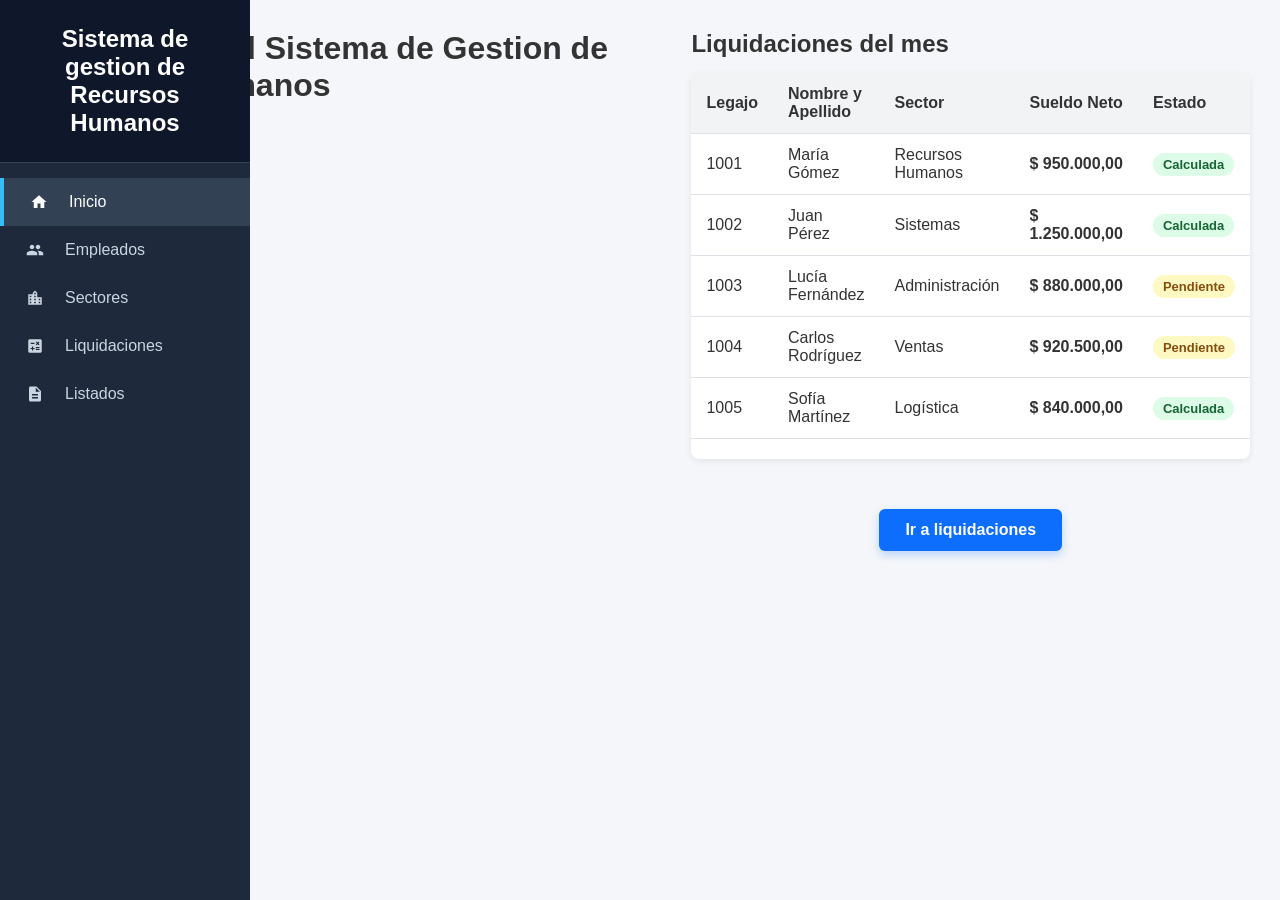
==== index.html @ 838e0c95 "Add files via upload commit inicial para el proyecto" ====
﻿<!DOCTYPE html>
<html lang="es" xmlns="http://www.w3.org/1999/xhtml">
<head>
    <meta charset="utf-8" />
    <title>Sistema de Gestion de Recursos Humanos</title>
    <!-- 1. Enlace a hoja de estilos -->
    <link rel="stylesheet" href="estilos.css" />
</head>
<body>
    <!-- Barra Lateral -->
    <aside class="sidebar">
        <div class="sidebar-header">
            <h2><i class="fa-solid fa-layer-group"></i> Sistema de gestion de Recursos Humanos</h2>
        </div>

        <nav class="sidebar-nav">
            <ul>
                <li>
                    <a href="index.html" class="active">
                        <svg width="18" height="18" viewBox="0 0 24 24" fill="currentColor" style="margin-right: 8px; vertical-align: middle;"><path d="M10 20v-6h4v6h5v-8h3L12 3 2 12h3v8z" /></svg>
                        <span>Inicio</span>
                    </a>
                </li>
                <li>
                    <a href="empleado.html">
                        <svg width="18" height="18" viewBox="0 0 24 24" fill="currentColor" style="margin-right: 8px; vertical-align: middle;"><path d="M16 11c1.66 0 2.99-1.34 2.99-3S17.66 5 16 5c-1.66 0-3 1.34-3 3s1.34 3 3 3zm-8 0c1.66 0 2.99-1.34 2.99-3S9.66 5 8 5C6.34 5 5 6.34 5 8s1.34 3 3 3zm0 2c-2.33 0-7 1.17-7 3.5V19h14v-2.5c0-2.33-4.67-3.5-7-3.5zm8 0c-.29 0-.62.02-.97.05 1.16.84 1.97 1.97 1.97 3.45V19h6v-2.5c0-2.33-4.67-3.5-7-3.5z" /></svg>
                        <span>Empleados</span>
                    </a>
                </li>
                <li>
                    <a href="sector.html">
                        <svg width="18" height="18" viewBox="0 0 24 24" fill="currentColor" style="margin-right: 8px; vertical-align: middle;"><path d="M15 11V5l-3-3-3 3v2H3v14h18V11h-6zm-8 8H5v-2h2v2zm0-4H5v-2h2v2zm0-4H5V9h2v2zm6 8h-2v-2h2v2zm0-4h-2v-2h2v2zm0-4h-2V9h2v2zm0-4h-2V5h2v2zm6 12h-2v-2h2v2zm0-4h-2v-2h2v2z" /></svg>
                        <span>Sectores</span>
                    </a>
                </li>
                <li>
                    <a href="empleado_liquidacion.html">
                        <svg width="18" height="18" viewBox="0 0 24 24" fill="currentColor" style="margin-right: 8px; vertical-align: middle;"><path d="M19 3H5c-1.1 0-2 .9-2 2v14c0 1.1.9 2 2 2h14c1.1 0 2-.9 2-2V5c0-1.1-.9-2-2-2zm-5.97 4.06L14.09 6l1.41 1.41L16.91 6l1.06 1.06-1.41 1.41 1.41 1.41-1.06 1.06-1.41-1.4-1.41 1.41-1.06-1.06 1.41-1.41-1.41-1.42zm-6.78.66h5v1.5h-5v-1.5zM11.5 16h-2v2H8v-2H6v-1.5h2v-2h1.5v2h2V16zm6.5 1.25h-5v-1.5h5v1.5zm0-2.5h-5v-1.5h5v1.5z" /></svg>
                        <span>Liquidaciones</span>
                    </a>
                </li>
                <li>
                    <a href="empleado_listado.html">
                        <svg width="18" height="18" viewBox="0 0 24 24" fill="currentColor" style="margin-right: 8px; vertical-align: middle;"><path d="M14 2H6c-1.1 0-1.99.9-1.99 2L4 20c0 1.1.89 2 1.99 2H18c1.1 0 2-.9 2-2V8l-6-6zm2 16H8v-2h8v2zm0-4H8v-2h8v2zm-3-5V3.5L18.5 9H13z" /></svg>
                        <span>Listados</span>
                    </a>
                </li>
            </ul>
        </nav>
    </aside>
    <h1>Bienvenidos al Sistema de Gestion de Recursos Humanos</h1>
    <!--Contenido Principal-->
    <main class="main content">
        <section>
            <h2>Liquidaciones del mes</h2>
            <div class="table-container">
                <table>
                    <thead>
                        <tr>
                            <th>Legajo</th>
                            <th>Nombre y Apellido</th>
                            <th>Sector</th>
                            <th>Sueldo Neto</th>
                            <th>Estado</th>
                        </tr>
                    </thead>
                    <tbody>
                        <tr>
                            <td>1001</td>
                            <td>María Gómez</td>
                            <td>Recursos Humanos</td>
                            <td class="sueldo">$ 950.000,00</td>
                            <td><span class="estado estado-calculada">Calculada</span></td>
                        </tr>
                        <tr>
                            <td>1002</td>
                            <td>Juan Pérez</td>
                            <td>Sistemas</td>
                            <td class="sueldo">$ 1.250.000,00</td>
                            <td><span class="estado estado-calculada">Calculada</span></td>
                        </tr>
                        <tr>
                            <td>1003</td>
                            <td>Lucía Fernández</td>
                            <td>Administración</td>
                            <td class="sueldo">$ 880.000,00</td>
                            <td><span class="estado estado-pendiente">Pendiente</span></td>
                        </tr>
                        <tr>
                            <td>1004</td>
                            <td>Carlos Rodríguez</td>
                            <td>Ventas</td>
                            <td class="sueldo">$ 920.500,00</td>
                            <td><span class="estado estado-pendiente">Pendiente</span></td>
                        </tr>
                        <tr>
                            <td>1005</td>
                            <td>Sofía Martínez</td>
                            <td>Logística</td>
                            <td class="sueldo">$ 840.000,00</td>
                            <td><span class="estado estado-calculada">Calculada</span></td>
                        </tr>
                    </tbody>
                </table>
            </div>
        </section>

        <!-- Pie de página con el botón visible -->
        <footer style="display: block; width: 100%; text-align: center; padding: 30px 0; margin-top: 20px; clear: both; position: relative; z-index: 9999;">
            <!-- Botón de Liquidación -->
            <a href="empleado_liquidacion.html" style="display: inline-block; background-color: #0d6efd; color: #ffffff; font-family: 'Segoe UI', Tahoma, Geneva, Verdana, sans-serif; font-size: 16px; font-weight: 600; text-decoration: none; padding: 12px 26px; border: none; border-radius: 6px; cursor: pointer; box-shadow: 0 4px 8px rgba(13, 110, 253, 0.25);">
                Ir a liquidaciones
            </a>
        </footer>
    </main>
</body>
</html>
---- estilos.css ----
﻿/* Reinicio básico de márgenes */
* {
    margin: 0;
    padding: 0;
    box-sizing: border-box;
    font-family: 'Segoe UI', Tahoma, Geneva, Verdana, sans-serif;
}

body {
    display: flex;
    min-height: 100vh;
    background-color: #f4f6f9;
    color: #1e293b;
}

/* Estilos del Sidebar */
.sidebar {
    width: 250px;
    background-color: #1e293b;
    color: #ffffff;
    position: fixed;
    top: 0;
    left: 0;
    height: 100%;
    display: flex;
    flex-direction: column;
}

.sidebar-header {
    padding: 25px 20px;
    background-color: #0f172a;
    text-align: center;
    border-bottom: 1px solid #334155;
}

.sidebar-nav ul {
    list-style: none;
    padding-top: 15px;
}


.sidebar-nav ul li a {
    display: flex;
    align-items: center;
    gap: 12px; /* Separa el ícono del texto automáticamente */
    padding: 15px 25px;
    color: #cbd5e1;
    text-decoration: none;
    font-size: 16px;
    transition: all 0.3s ease;
}

        .sidebar-nav ul li a:hover,
        .sidebar-nav ul li a.active {
            background-color: #334155;
            color: #ffffff;
            border-left: 4px solid #38bdf8;
        }

.sidebar-nav i,
.sidebar-nav svg {
    width: 20px;
    text-align: center;
    font-size: 18px;
}

}
/* Estilos del Contenido Principal */
.main-content {
    margin-left: 250px;
    padding: 40px;
    width: 100%;
}

.seccion-liquidaciones {
    margin-top: 25px;
}

/* Estilos de la Tabla */
.table-container {
    margin-top: 15px;
    background-color: #ffffff;
    border-radius: 8px;
    overflow: hidden;
    box-shadow: 0 2px 6px rgba(0, 0, 0, 0.08);
}

table {
    width: 100%;
    border-collapse: collapse;
}

thead tr {
    background-color: #e2e8f0;
    text-align: left;
}

th, td {
    padding: 14px 16px;
}

tbody tr {
    border-bottom: 1px solid #e2e8f0;
}

    tbody tr:last-child {
        border-bottom: none;
    }

    tbody tr:hover {
        background-color: #f8fafc;
    }

.sueldo {
    font-weight: 600;
}

/* Etiquetas de Estado */
.estado {
    display: inline-block;
    padding: 4px 10px;
    border-radius: 12px;
    font-size: 13px;
    font-weight: 600;
}

.estado-calculada {
    background-color: #dcfce7;
    color: #166534;
}

.estado-pendiente {
    background-color: #fef9c3;
    color: #854d0e;
}

/* Estilos del Footer y Botón */
.footer-acciones {
    margin-top: 30px;
    padding: 20px 0;
    text-align: center;
}

.btn-primario {
    display: inline-block;
    background-color: #0d6efd;
    color: #ffffff;
    font-size: 16px;
    font-weight: 600;
    text-decoration: none;
    padding: 12px 26px;
    border-radius: 6px;
    box-shadow: 0 4px 8px rgba(13, 110, 253, 0.25);
    transition: background-color 0.2s ease;
}

    .btn-primario:hover {
        background-color: #0b5ed7;
    }

/* Diseño Responsivo para celulares */
@media (max-width: 768px) {
    body {
        flex-direction: column;
    }

    .sidebar {
        width: 100%;
        height: auto;
        position: relative;
    }

    .sidebar-nav ul {
        display: flex;
        justify-content: space-around;
        padding: 0;
    }

        .sidebar-nav ul li a {
            padding: 15px 10px;
            display: flex
        }

            .sidebar-nav ul li a:hover,
            .sidebar-nav ul li a.active {
                border-left: none;
                border-bottom: 4px solid #38bdf8;
            }

    .main-content {
        margin-left: 0;
        padding: 20px;
    }

    .table-container {
        overflow-x: auto;
    }
}

.fa-solid, .fas {
    font-family: "Font Awesome 6 Free" !important;
    font-weight: 900 !important;
}
/* Estilos generales */
* {
    box-sizing: border-box;
    margin: 0;
    padding: 0;
    font-family: 'Segoe UI', Tahoma, Geneva, Verdana, sans-serif;
}

body {
    background-color: #f4f6f9;
    color: #333;
    padding: 30px;
}

.container {
    max-width: 1100px;
    margin: 0 auto;
    background-color: #ffffff;
    padding: 25px;
    border-radius: 8px;
    box-shadow: 0 2px 10px rgba(0, 0, 0, 0.08);
}

/* Cabecera */
header {
    display: flex;
    justify-content: space-between;
    align-items: center;
    margin-bottom: 25px;
    padding-bottom: 15px;
    border-bottom: 1px solid #e0e0e0;
}

    header h1 {
        font-size: 24px;
        color: #2c3e50;
    }

.btn-nuevo {
    text-decoration: none;
    background-color: #28a745;
    color: white;
    padding: 10px 18px;
    font-size: 15px;
    font-weight: bold;
    border-radius: 5px;
    transition: background 0.2s;
}

    .btn-nuevo:hover {
        background-color: #218838;
    }

/* Formulario de filtros en fila */
.form-grid {
    display: flex;
    flex-wrap: wrap;
    gap: 15px;
    align-items: flex-end;
    background-color: #f8f9fa;
    padding: 15px;
    border-radius: 6px;
    border: 1px solid #e9ecef;
    margin-bottom: 25px;
}

.form-group {
    display: flex;
    flex-direction: column;
    flex: 1;
    min-width: 180px;
}

    .form-group label {
        font-size: 14px;
        font-weight: 600;
        margin-bottom: 5px;
        color: #495057;
    }

    .form-group input,
    .form-group select {
        padding: 9px 12px;
        border: 1px solid #ced4da;
        border-radius: 4px;
        font-size: 14px;
        background-color: #fff;
    }

.btn-buscar {
    background-color: #007bff;
    color: white;
    border: none;
    padding: 10px 20px;
    font-size: 14px;
    font-weight: bold;
    border-radius: 4px;
    cursor: pointer;
    height: 38px;
}

    .btn-buscar:hover {
        background-color: #0069d9;
    }

/* Tabla */
table {
    width: 100%;
    border-collapse: collapse;
    margin-bottom: 20px;
}

th, td {
    padding: 12px 15px;
    text-align: left;
    border-bottom: 1px solid #dee2e6;
}

thead tr {
    background-color: #f1f3f5;
    color: #333;
}

tbody tr:hover {
    background-color: #f8f9fa;
}

/* Botones de acciones */
.btn-editar {
    background-color: #28a745;
    color: white;
    border: none;
    padding: 6px 12px;
    border-radius: 4px;
    cursor: pointer;
    font-size: 13px;
    margin-right: 5px;
}

.btn-eliminar {
    background-color: #dc3545;
    color: white;
    border: none;
    padding: 6px 12px;
    border-radius: 4px;
    cursor: pointer;
    font-size: 13px;
}

/* Paginación */
footer {
    display: flex;
    justify-content: center;
    align-items: center;
    padding-top: 15px;
    gap: 8px;
}

.btn-pag {
    background-color: #ffffff;
    color: #333;
    border: 1px solid #ced4da;
    padding: 6px 12px;
    border-radius: 4px;
    cursor: pointer;
}

    .btn-pag.activo {
        background-color: #007bff;
        color: white;
        border-color: #007bff;
        font-weight: bold;
    }
/* Estilos para íconos en la tabla */
.acciones {
    display: flex;
    gap: 12px;
    align-items: center;
}

    .acciones a {
        color: #475569;
        text-decoration: none;
        transition: color 0.2s ease, transform 0.2s ease;
    }

        .acciones a:hover {
            transform: scale(1.15);
        }

        .acciones a[title="Editar"]:hover {
            color: #0d6efd; /* Azul al pasar el mouse */
        }

        .acciones a[title="Eliminar"]:hover {
            color: #dc2626; /* Rojo al pasar el mouse */
        }
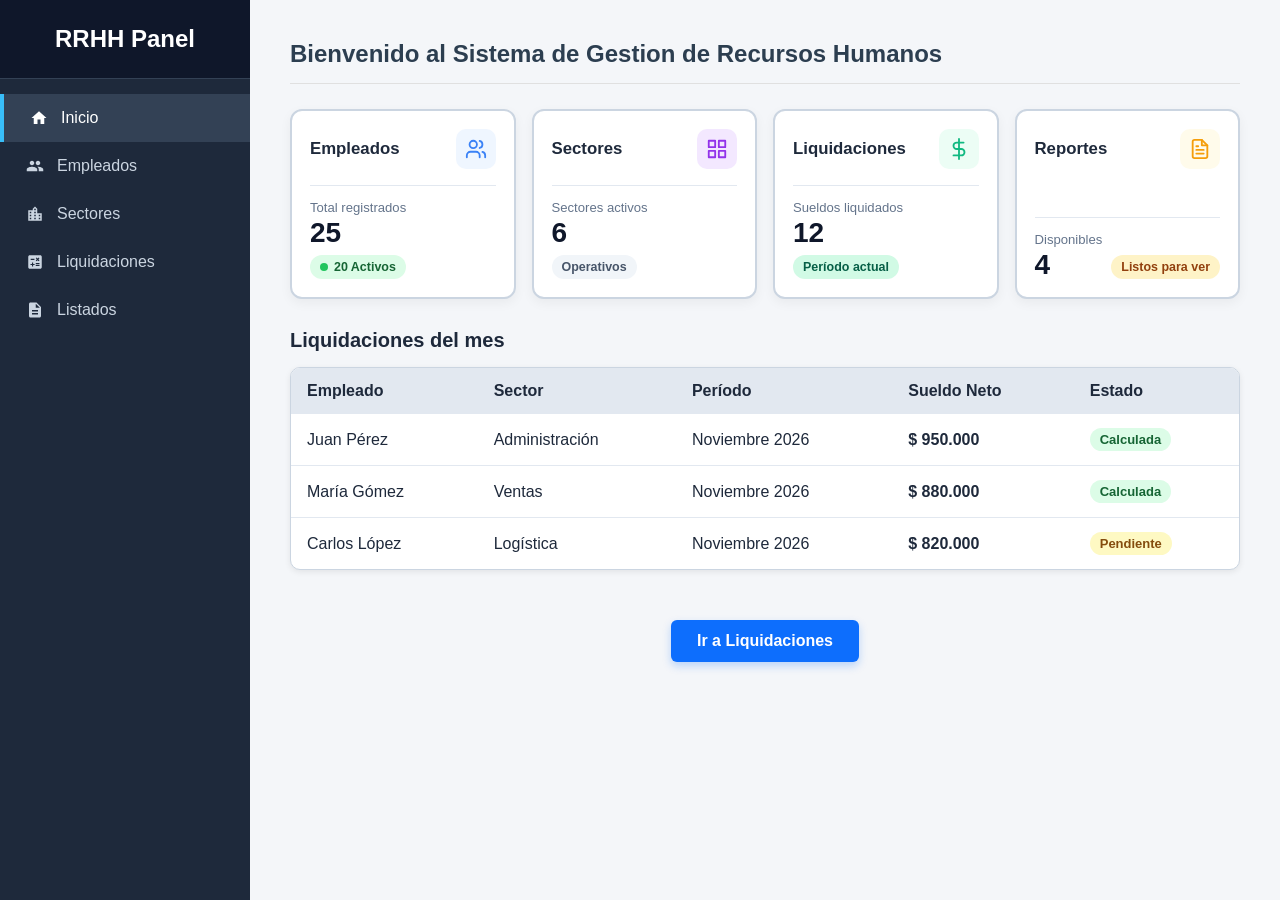
==== commit fee5afe8: "Add files via upload se finaliza la pagina de inicio acorde al ejercicio propuesto." ====
--- a/index.html
+++ b/index.html
@@ -1,117 +1,212 @@
 ﻿<!DOCTYPE html>
-<html lang="es" xmlns="http://www.w3.org/1999/xhtml">
+<html lang="es">
 <head>
     <meta charset="utf-8" />
+    <meta name="viewport" content="width=device-width, initial-scale=1.0" />
     <title>Sistema de Gestion de Recursos Humanos</title>
-    <!-- 1. Enlace a hoja de estilos -->
+    <!-- Enlace a tu hoja de estilos -->
     <link rel="stylesheet" href="estilos.css" />
 </head>
 <body>
-    <!-- Barra Lateral -->
+
+    <!-- 1. BARRA LATERAL (SIDEBAR) -->
     <aside class="sidebar">
         <div class="sidebar-header">
-            <h2><i class="fa-solid fa-layer-group"></i> Sistema de gestion de Recursos Humanos</h2>
+            <h2>RRHH Panel</h2>
         </div>
-
         <nav class="sidebar-nav">
             <ul>
                 <li>
                     <a href="index.html" class="active">
-                        <svg width="18" height="18" viewBox="0 0 24 24" fill="currentColor" style="margin-right: 8px; vertical-align: middle;"><path d="M10 20v-6h4v6h5v-8h3L12 3 2 12h3v8z" /></svg>
+                        <svg width="18" height="18" viewBox="0 0 24 24" fill="currentColor"><path d="M10 20v-6h4v6h5v-8h3L12 3 2 12h3v8z" /></svg>
                         <span>Inicio</span>
                     </a>
                 </li>
                 <li>
                     <a href="empleado.html">
-                        <svg width="18" height="18" viewBox="0 0 24 24" fill="currentColor" style="margin-right: 8px; vertical-align: middle;"><path d="M16 11c1.66 0 2.99-1.34 2.99-3S17.66 5 16 5c-1.66 0-3 1.34-3 3s1.34 3 3 3zm-8 0c1.66 0 2.99-1.34 2.99-3S9.66 5 8 5C6.34 5 5 6.34 5 8s1.34 3 3 3zm0 2c-2.33 0-7 1.17-7 3.5V19h14v-2.5c0-2.33-4.67-3.5-7-3.5zm8 0c-.29 0-.62.02-.97.05 1.16.84 1.97 1.97 1.97 3.45V19h6v-2.5c0-2.33-4.67-3.5-7-3.5z" /></svg>
+                        <svg width="18" height="18" viewBox="0 0 24 24" fill="currentColor"><path d="M16 11c1.66 0 2.99-1.34 2.99-3S17.66 5 16 5c-1.66 0-3 1.34-3 3s1.34 3 3 3zm-8 0c1.66 0 2.99-1.34 2.99-3S9.66 5 8 5C6.34 5 5 6.34 5 8s1.34 3 3 3zm0 2c-2.33 0-7 1.17-7 3.5V19h14v-2.5c0-2.33-4.67-3.5-7-3.5zm8 0c-.29 0-.62.02-.97.05 1.16.84 1.97 1.97 1.97 3.45V19h6v-2.5c0-2.33-4.67-3.5-7-3.5z" /></svg>
                         <span>Empleados</span>
                     </a>
                 </li>
                 <li>
                     <a href="sector.html">
-                        <svg width="18" height="18" viewBox="0 0 24 24" fill="currentColor" style="margin-right: 8px; vertical-align: middle;"><path d="M15 11V5l-3-3-3 3v2H3v14h18V11h-6zm-8 8H5v-2h2v2zm0-4H5v-2h2v2zm0-4H5V9h2v2zm6 8h-2v-2h2v2zm0-4h-2v-2h2v2zm0-4h-2V9h2v2zm0-4h-2V5h2v2zm6 12h-2v-2h2v2zm0-4h-2v-2h2v2z" /></svg>
+                        <svg width="18" height="18" viewBox="0 0 24 24" fill="currentColor"><path d="M15 11V5l-3-3-3 3v2H3v14h18V11h-6zm-8 8H5v-2h2v2zm0-4H5v-2h2v2zm0-4H5V9h2v2zm6 8h-2v-2h2v2zm0-4h-2v-2h2v2zm0-4h-2V9h2v2zm0-4h-2V5h2v2zm6 12h-2v-2h2v2zm0-4h-2v-2h2v2z" /></svg>
                         <span>Sectores</span>
                     </a>
                 </li>
                 <li>
                     <a href="empleado_liquidacion.html">
-                        <svg width="18" height="18" viewBox="0 0 24 24" fill="currentColor" style="margin-right: 8px; vertical-align: middle;"><path d="M19 3H5c-1.1 0-2 .9-2 2v14c0 1.1.9 2 2 2h14c1.1 0 2-.9 2-2V5c0-1.1-.9-2-2-2zm-5.97 4.06L14.09 6l1.41 1.41L16.91 6l1.06 1.06-1.41 1.41 1.41 1.41-1.06 1.06-1.41-1.4-1.41 1.41-1.06-1.06 1.41-1.41-1.41-1.42zm-6.78.66h5v1.5h-5v-1.5zM11.5 16h-2v2H8v-2H6v-1.5h2v-2h1.5v2h2V16zm6.5 1.25h-5v-1.5h5v1.5zm0-2.5h-5v-1.5h5v1.5z" /></svg>
+                        <svg width="18" height="18" viewBox="0 0 24 24" fill="currentColor"><path d="M19 3H5c-1.1 0-2 .9-2 2v14c0 1.1.9 2 2 2h14c1.1 0 2-.9 2-2V5c0-1.1-.9-2-2-2zm-5.97 4.06L14.09 6l1.41 1.41L16.91 6l1.06 1.06-1.41 1.41 1.41 1.41-1.06 1.06-1.41-1.4-1.41 1.41-1.06-1.06 1.41-1.41-1.41-1.42zm-6.78.66h5v1.5h-5v-1.5zM11.5 16h-2v2H8v-2H6v-1.5h2v-2h1.5v2h2V16zm6.5 1.25h-5v-1.5h5v1.5zm0-2.5h-5v-1.5h5v1.5z" /></svg>
                         <span>Liquidaciones</span>
                     </a>
                 </li>
                 <li>
                     <a href="empleado_listado.html">
-                        <svg width="18" height="18" viewBox="0 0 24 24" fill="currentColor" style="margin-right: 8px; vertical-align: middle;"><path d="M14 2H6c-1.1 0-1.99.9-1.99 2L4 20c0 1.1.89 2 1.99 2H18c1.1 0 2-.9 2-2V8l-6-6zm2 16H8v-2h8v2zm0-4H8v-2h8v2zm-3-5V3.5L18.5 9H13z" /></svg>
+                        <svg width="18" height="18" viewBox="0 0 24 24" fill="currentColor"><path d="M14 2H6c-1.1 0-1.99.9-1.99 2L4 20c0 1.1.89 2 1.99 2H18c1.1 0 2-.9 2-2V8l-6-6zm2 16H8v-2h8v2zm0-4H8v-2h8v2zm-3-5V3.5L18.5 9H13z" /></svg>
                         <span>Listados</span>
                     </a>
                 </li>
             </ul>
         </nav>
     </aside>
-    <h1>Bienvenidos al Sistema de Gestion de Recursos Humanos</h1>
-    <!--Contenido Principal-->
-    <main class="main content">
-        <section>
+
+    <!-- CONTENIDO PRINCIPAL (Corregido a main-content para respetar el sidebar) -->
+    <main class="main-content">
+
+        <!-- 2. TÍTULO PRINCIPAL -->
+        <header>
+            <h1>Bienvenido al Sistema de Gestion de Recursos Humanos</h1>
+        </header>
+
+        <!-- 3. LOS 4 INDICADORES EN UNA LÍNEA -->
+        <section class="dashboard-grid">
+
+            <!-- CARD 1: EMPLEADOS -->
+            <article class="tablero-card">
+                <div class="card-header">
+                    <h2 class="card-title">Empleados</h2>
+                    <div class="card-icon icon-blue">
+                        <svg xmlns="http://w3.org" width="22" height="22" viewBox="0 0 24 24" fill="none" stroke="currentColor" stroke-width="2" stroke-linecap="round" stroke-linejoin="round">
+                            <path d="M16 21v-2a4 4 0 0 0-4-4H6a4 4 0 0 0-4 4v2"></path>
+                            <circle cx="9" cy="7" r="4"></circle>
+                            <path d="M22 21v-2a4 4 0 0 0-3-3.87"></path>
+                            <path d="M16 3.13a4 4 0 0 1 0 7.75"></path>
+                        </svg>
+                    </div>
+                </div>
+                <div class="card-body">
+                    <div class="stat-group">
+                        <span class="stat-label">Total registrados</span>
+                        <span class="stat-number">25</span>
+                    </div>
+                    <div class="badge badge-green">
+                        <span class="dot"></span>
+                        <span>20 Activos</span>
+                    </div>
+                </div>
+            </article>
+
+            <!-- CARD 2: SECTORES -->
+            <article class="tablero-card">
+                <div class="card-header">
+                    <h2 class="card-title">Sectores</h2>
+                    <div class="card-icon icon-purple">
+                        <svg xmlns="http://w3.org" width="22" height="22" viewBox="0 0 24 24" fill="none" stroke="currentColor" stroke-width="2" stroke-linecap="round" stroke-linejoin="round">
+                            <rect x="3" y="3" width="7" height="7"></rect>
+                            <rect x="14" y="3" width="7" height="7"></rect>
+                            <rect x="14" y="14" width="7" height="7"></rect>
+                            <rect x="3" y="14" width="7" height="7"></rect>
+                        </svg>
+                    </div>
+                </div>
+                <div class="card-body">
+                    <div class="stat-group">
+                        <span class="stat-label">Sectores activos</span>
+                        <span class="stat-number">6</span>
+                    </div>
+                    <div class="badge badge-neutral">
+                        <span>Operativos</span>
+                    </div>
+                </div>
+            </article>
+
+            <!-- CARD 3: LIQUIDACIONES -->
+            <article class="tablero-card">
+                <div class="card-header">
+                    <h2 class="card-title">Liquidaciones</h2>
+                    <div class="card-icon icon-emerald">
+                        <svg xmlns="http://w3.org" width="22" height="22" viewBox="0 0 24 24" fill="none" stroke="currentColor" stroke-width="2" stroke-linecap="round" stroke-linejoin="round">
+                            <line x1="12" y1="1" x2="12" y2="23"></line>
+                            <path d="M17 5H9.5a3.5 3.5 0 0 0 0 7h5a3.5 3.5 0 0 1 0 7H6"></path>
+                        </svg>
+                    </div>
+                </div>
+                <div class="card-body">
+                    <div class="stat-group">
+                        <span class="stat-label">Sueldos liquidados</span>
+                        <span class="stat-number">12</span>
+                    </div>
+                    <div class="badge badge-emerald">
+                        <span>Período actual</span>
+                    </div>
+                </div>
+            </article>
+
+            <!-- CARD 4: REPORTES -->
+            <article class="tablero-card">
+                <div class="card-header">
+                    <h2 class="card-title">Reportes</h2>
+                    <div class="card-icon icon-amber">
+                        <svg xmlns="http://w3.org" width="22" height="22" viewBox="0 0 24 24" fill="none" stroke="currentColor" stroke-width="2" stroke-linecap="round" stroke-linejoin="round">
+                            <path d="M14 2H6a2 2 0 0 0-2 2v16a2 2 0 0 0 2 2h12a2 2 0 0 0 2-2V8z"></path>
+                            <polyline points="14 2 14 8 20 8"></polyline>
+                            <line x1="16" y1="13" x2="8" y2="13"></line>
+                            <line x1="16" y1="17" x2="8" y2="17"></line>
+                            <polyline points="10 9 9 9 8 9"></polyline>
+                        </svg>
+                    </div>
+                </div>
+                <div class="card-body">
+                    <div class="stat-group">
+                        <span class="stat-label">Disponibles</span>
+                        <span class="stat-number">4</span>
+                    </div>
+                    <div class="badge badge-amber">
+                        <span>Listos para ver</span>
+                    </div>
+                </div>
+            </article>
+
+        </section>
+
+        <!-- 4. TABLA DE LIQUIDACIONES DEL MES -->
+        <section class="seccion-liquidaciones">
             <h2>Liquidaciones del mes</h2>
+
             <div class="table-container">
                 <table>
                     <thead>
                         <tr>
-                            <th>Legajo</th>
-                            <th>Nombre y Apellido</th>
+                            <th>Empleado</th>
                             <th>Sector</th>
+                            <th>Período</th>
                             <th>Sueldo Neto</th>
                             <th>Estado</th>
                         </tr>
                     </thead>
                     <tbody>
                         <tr>
-                            <td>1001</td>
+                            <td>Juan Pérez</td>
+                            <td>Administración</td>
+                            <td>Noviembre 2026</td>
+                            <td class="sueldo">$ 950.000</td>
+                            <td><span class="estado estado-calculada">Calculada</span></td>
+                        </tr>
+                        <tr>
                             <td>María Gómez</td>
-                            <td>Recursos Humanos</td>
-                            <td class="sueldo">$ 950.000,00</td>
+                            <td>Ventas</td>
+                            <td>Noviembre 2026</td>
+                            <td class="sueldo">$ 880.000</td>
                             <td><span class="estado estado-calculada">Calculada</span></td>
                         </tr>
                         <tr>
-                            <td>1002</td>
-                            <td>Juan Pérez</td>
-                            <td>Sistemas</td>
-                            <td class="sueldo">$ 1.250.000,00</td>
-                            <td><span class="estado estado-calculada">Calculada</span></td>
-                        </tr>
-                        <tr>
-                            <td>1003</td>
-                            <td>Lucía Fernández</td>
-                            <td>Administración</td>
-                            <td class="sueldo">$ 880.000,00</td>
+                            <td>Carlos López</td>
+                            <td>Logística</td>
+                            <td>Noviembre 2026</td>
+                            <td class="sueldo">$ 820.000</td>
                             <td><span class="estado estado-pendiente">Pendiente</span></td>
-                        </tr>
-                        <tr>
-                            <td>1004</td>
-                            <td>Carlos Rodríguez</td>
-                            <td>Ventas</td>
-                            <td class="sueldo">$ 920.500,00</td>
-                            <td><span class="estado estado-pendiente">Pendiente</span></td>
-                        </tr>
-                        <tr>
-                            <td>1005</td>
-                            <td>Sofía Martínez</td>
-                            <td>Logística</td>
-                            <td class="sueldo">$ 840.000,00</td>
-                            <td><span class="estado estado-calculada">Calculada</span></td>
                         </tr>
                     </tbody>
                 </table>
             </div>
         </section>
 
-        <!-- Pie de página con el botón visible -->
-        <footer style="display: block; width: 100%; text-align: center; padding: 30px 0; margin-top: 20px; clear: both; position: relative; z-index: 9999;">
-            <!-- Botón de Liquidación -->
-            <a href="empleado_liquidacion.html" style="display: inline-block; background-color: #0d6efd; color: #ffffff; font-family: 'Segoe UI', Tahoma, Geneva, Verdana, sans-serif; font-size: 16px; font-weight: 600; text-decoration: none; padding: 12px 26px; border: none; border-radius: 6px; cursor: pointer; box-shadow: 0 4px 8px rgba(13, 110, 253, 0.25);">
-                Ir a liquidaciones
-            </a>
+        <!-- 5. FOOTER CON BOTÓN AZUL -->
+        <footer class="footer-acciones">
+            <a href="empleado_liquidacion.html" class="btn-primario">Ir a Liquidaciones</a>
         </footer>
+
     </main>
+
 </body>
-</html>
+</html>
--- a/estilos.css
+++ b/estilos.css
@@ -1,400 +1,465 @@
-﻿/* Reinicio básico de márgenes */
-* {
-    margin: 0;
-    padding: 0;
-    box-sizing: border-box;
-    font-family: 'Segoe UI', Tahoma, Geneva, Verdana, sans-serif;
-}
-
-body {
-    display: flex;
-    min-height: 100vh;
-    background-color: #f4f6f9;
-    color: #1e293b;
-}
-
-/* Estilos del Sidebar */
-.sidebar {
-    width: 250px;
-    background-color: #1e293b;
-    color: #ffffff;
-    position: fixed;
-    top: 0;
-    left: 0;
-    height: 100%;
-    display: flex;
-    flex-direction: column;
-}
-
-.sidebar-header {
-    padding: 25px 20px;
-    background-color: #0f172a;
-    text-align: center;
-    border-bottom: 1px solid #334155;
-}
-
-.sidebar-nav ul {
-    list-style: none;
-    padding-top: 15px;
-}
-
-
-.sidebar-nav ul li a {
-    display: flex;
-    align-items: center;
-    gap: 12px; /* Separa el ícono del texto automáticamente */
-    padding: 15px 25px;
-    color: #cbd5e1;
-    text-decoration: none;
-    font-size: 16px;
-    transition: all 0.3s ease;
-}
-
-        .sidebar-nav ul li a:hover,
-        .sidebar-nav ul li a.active {
-            background-color: #334155;
-            color: #ffffff;
-            border-left: 4px solid #38bdf8;
-        }
-
-.sidebar-nav i,
-.sidebar-nav svg {
-    width: 20px;
-    text-align: center;
-    font-size: 18px;
-}
-
-}
-/* Estilos del Contenido Principal */
-.main-content {
-    margin-left: 250px;
-    padding: 40px;
-    width: 100%;
-}
-
-.seccion-liquidaciones {
-    margin-top: 25px;
-}
-
-/* Estilos de la Tabla */
-.table-container {
-    margin-top: 15px;
-    background-color: #ffffff;
-    border-radius: 8px;
-    overflow: hidden;
-    box-shadow: 0 2px 6px rgba(0, 0, 0, 0.08);
-}
-
-table {
-    width: 100%;
-    border-collapse: collapse;
-}
-
-thead tr {
-    background-color: #e2e8f0;
-    text-align: left;
-}
-
-th, td {
-    padding: 14px 16px;
-}
-
-tbody tr {
-    border-bottom: 1px solid #e2e8f0;
-}
-
-    tbody tr:last-child {
-        border-bottom: none;
-    }
-
-    tbody tr:hover {
-        background-color: #f8fafc;
-    }
-
-.sueldo {
-    font-weight: 600;
-}
-
-/* Etiquetas de Estado */
-.estado {
-    display: inline-block;
-    padding: 4px 10px;
-    border-radius: 12px;
-    font-size: 13px;
-    font-weight: 600;
-}
-
-.estado-calculada {
-    background-color: #dcfce7;
-    color: #166534;
-}
-
-.estado-pendiente {
-    background-color: #fef9c3;
-    color: #854d0e;
-}
-
-/* Estilos del Footer y Botón */
-.footer-acciones {
-    margin-top: 30px;
-    padding: 20px 0;
-    text-align: center;
-}
-
-.btn-primario {
-    display: inline-block;
-    background-color: #0d6efd;
-    color: #ffffff;
-    font-size: 16px;
-    font-weight: 600;
-    text-decoration: none;
-    padding: 12px 26px;
-    border-radius: 6px;
-    box-shadow: 0 4px 8px rgba(13, 110, 253, 0.25);
-    transition: background-color 0.2s ease;
-}
-
-    .btn-primario:hover {
-        background-color: #0b5ed7;
-    }
-
-/* Diseño Responsivo para celulares */
-@media (max-width: 768px) {
-    body {
-        flex-direction: column;
-    }
-
-    .sidebar {
-        width: 100%;
-        height: auto;
-        position: relative;
-    }
-
-    .sidebar-nav ul {
-        display: flex;
-        justify-content: space-around;
-        padding: 0;
-    }
-
-        .sidebar-nav ul li a {
-            padding: 15px 10px;
-            display: flex
-        }
-
-            .sidebar-nav ul li a:hover,
-            .sidebar-nav ul li a.active {
-                border-left: none;
-                border-bottom: 4px solid #38bdf8;
-            }
-
-    .main-content {
-        margin-left: 0;
-        padding: 20px;
-    }
-
-    .table-container {
-        overflow-x: auto;
-    }
-}
-
-.fa-solid, .fas {
-    font-family: "Font Awesome 6 Free" !important;
-    font-weight: 900 !important;
-}
-/* Estilos generales */
-* {
-    box-sizing: border-box;
-    margin: 0;
-    padding: 0;
-    font-family: 'Segoe UI', Tahoma, Geneva, Verdana, sans-serif;
-}
-
-body {
-    background-color: #f4f6f9;
-    color: #333;
-    padding: 30px;
-}
-
-.container {
-    max-width: 1100px;
-    margin: 0 auto;
-    background-color: #ffffff;
-    padding: 25px;
-    border-radius: 8px;
-    box-shadow: 0 2px 10px rgba(0, 0, 0, 0.08);
-}
-
-/* Cabecera */
-header {
-    display: flex;
-    justify-content: space-between;
-    align-items: center;
-    margin-bottom: 25px;
-    padding-bottom: 15px;
-    border-bottom: 1px solid #e0e0e0;
-}
-
-    header h1 {
-        font-size: 24px;
-        color: #2c3e50;
-    }
-
-.btn-nuevo {
-    text-decoration: none;
-    background-color: #28a745;
-    color: white;
-    padding: 10px 18px;
-    font-size: 15px;
-    font-weight: bold;
-    border-radius: 5px;
-    transition: background 0.2s;
-}
-
-    .btn-nuevo:hover {
-        background-color: #218838;
-    }
-
-/* Formulario de filtros en fila */
-.form-grid {
-    display: flex;
-    flex-wrap: wrap;
-    gap: 15px;
-    align-items: flex-end;
-    background-color: #f8f9fa;
-    padding: 15px;
-    border-radius: 6px;
-    border: 1px solid #e9ecef;
-    margin-bottom: 25px;
-}
-
-.form-group {
-    display: flex;
-    flex-direction: column;
-    flex: 1;
-    min-width: 180px;
-}
-
-    .form-group label {
-        font-size: 14px;
-        font-weight: 600;
-        margin-bottom: 5px;
-        color: #495057;
-    }
-
-    .form-group input,
-    .form-group select {
-        padding: 9px 12px;
-        border: 1px solid #ced4da;
-        border-radius: 4px;
-        font-size: 14px;
-        background-color: #fff;
-    }
-
-.btn-buscar {
-    background-color: #007bff;
-    color: white;
-    border: none;
-    padding: 10px 20px;
-    font-size: 14px;
-    font-weight: bold;
-    border-radius: 4px;
-    cursor: pointer;
-    height: 38px;
-}
-
-    .btn-buscar:hover {
-        background-color: #0069d9;
-    }
-
-/* Tabla */
-table {
-    width: 100%;
-    border-collapse: collapse;
-    margin-bottom: 20px;
-}
-
-th, td {
-    padding: 12px 15px;
-    text-align: left;
-    border-bottom: 1px solid #dee2e6;
-}
-
-thead tr {
-    background-color: #f1f3f5;
-    color: #333;
-}
-
-tbody tr:hover {
-    background-color: #f8f9fa;
-}
-
-/* Botones de acciones */
-.btn-editar {
-    background-color: #28a745;
-    color: white;
-    border: none;
-    padding: 6px 12px;
-    border-radius: 4px;
-    cursor: pointer;
-    font-size: 13px;
-    margin-right: 5px;
-}
-
-.btn-eliminar {
-    background-color: #dc3545;
-    color: white;
-    border: none;
-    padding: 6px 12px;
-    border-radius: 4px;
-    cursor: pointer;
-    font-size: 13px;
-}
-
-/* Paginación */
-footer {
-    display: flex;
-    justify-content: center;
-    align-items: center;
-    padding-top: 15px;
-    gap: 8px;
-}
-
-.btn-pag {
-    background-color: #ffffff;
-    color: #333;
-    border: 1px solid #ced4da;
-    padding: 6px 12px;
-    border-radius: 4px;
-    cursor: pointer;
-}
-
-    .btn-pag.activo {
-        background-color: #007bff;
-        color: white;
-        border-color: #007bff;
-        font-weight: bold;
-    }
-/* Estilos para íconos en la tabla */
-.acciones {
-    display: flex;
-    gap: 12px;
-    align-items: center;
-}
-
-    .acciones a {
-        color: #475569;
-        text-decoration: none;
-        transition: color 0.2s ease, transform 0.2s ease;
-    }
-
-        .acciones a:hover {
-            transform: scale(1.15);
-        }
-
-        .acciones a[title="Editar"]:hover {
-            color: #0d6efd; /* Azul al pasar el mouse */
-        }
-
-        .acciones a[title="Eliminar"]:hover {
-            color: #dc2626; /* Rojo al pasar el mouse */
-        }+﻿/* =========================================
+   1. REINICIO Y ESTILOS GENERALES
+   ========================================= */
+* {
+    margin: 0;
+    padding: 0;
+    box-sizing: border-box;
+    font-family: 'Segoe UI', Tahoma, Geneva, Verdana, sans-serif;
+}
+
+body {
+    display: flex;
+    min-height: 100vh;
+    background-color: #f4f6f9;
+    color: #1e293b;
+}
+
+/* =========================================
+   2. BARRA LATERAL (SIDEBAR)
+   ========================================= */
+.sidebar {
+    width: 250px;
+    background-color: #1e293b;
+    color: #ffffff;
+    position: fixed;
+    top: 0;
+    left: 0;
+    height: 100%;
+    display: flex;
+    flex-direction: column;
+    z-index: 100;
+}
+
+.sidebar-header {
+    padding: 25px 20px;
+    background-color: #0f172a;
+    text-align: center;
+    border-bottom: 1px solid #334155;
+}
+
+.sidebar-nav ul {
+    list-style: none;
+    padding-top: 15px;
+}
+
+    .sidebar-nav ul li a {
+        display: flex;
+        align-items: center;
+        gap: 12px;
+        padding: 15px 25px;
+        color: #cbd5e1;
+        text-decoration: none;
+        font-size: 16px;
+        transition: all 0.3s ease;
+    }
+
+        .sidebar-nav ul li a:hover,
+        .sidebar-nav ul li a.active {
+            background-color: #334155;
+            color: #ffffff;
+            border-left: 4px solid #38bdf8;
+        }
+
+.sidebar-nav i,
+.sidebar-nav svg {
+    width: 20px;
+    text-align: center;
+    font-size: 18px;
+}
+
+.fa-solid, .fas {
+    font-family: "Font Awesome 6 Free" !important;
+    font-weight: 900 !important;
+}
+
+/* =========================================
+   3. CONTENIDO PRINCIPAL Y CONTENEDORES
+   ========================================= */
+.main-content {
+    margin-left: 250px;
+    padding: 40px;
+    width: calc(100% - 250px);
+}
+
+.container {
+    max-width: 1100px;
+    margin: 0 auto;
+    background-color: #ffffff;
+    padding: 25px;
+    border-radius: 8px;
+    box-shadow: 0 2px 10px rgba(0, 0, 0, 0.08);
+}
+
+header {
+    display: flex;
+    justify-content: space-between;
+    align-items: center;
+    margin-bottom: 25px;
+    padding-bottom: 15px;
+    border-bottom: 1px solid #e0e0e0;
+}
+
+    header h1 {
+        font-size: 24px;
+        color: #2c3e50;
+    }
+
+.seccion-liquidaciones {
+    margin-top: 30px;
+}
+
+    .seccion-liquidaciones h2 {
+        font-size: 1.25rem;
+        color: #1e293b;
+        margin-bottom: 12px;
+    }
+
+/* =========================================
+   4. TARJETAS DEL TABLERO (4 EN UNA LÍNEA)
+   ========================================= */
+.dashboard-grid {
+    display: grid;
+    grid-template-columns: repeat(4, 1fr);
+    gap: 16px;
+    width: 100%;
+    margin-bottom: 30px;
+}
+
+.tablero-card {
+    background-color: #ffffff;
+    border: 2px solid #cbd5e1;
+    border-radius: 12px;
+    padding: 18px;
+    display: flex;
+    flex-direction: column;
+    justify-content: space-between;
+    box-shadow: 0 4px 12px rgba(0, 0, 0, 0.05);
+    transition: transform 0.2s ease, border-color 0.2s ease;
+    min-width: 0;
+}
+
+    .tablero-card:hover {
+        border-color: #3b82f6;
+        transform: translateY(-3px);
+    }
+
+.card-header {
+    display: flex;
+    justify-content: space-between;
+    align-items: center;
+    gap: 8px;
+    margin-bottom: 16px;
+}
+
+.card-title {
+    font-size: 1.05rem;
+    font-weight: 700;
+    color: #1e293b;
+}
+
+.card-icon {
+    width: 40px;
+    height: 40px;
+    min-width: 40px;
+    border-radius: 10px;
+    display: flex;
+    justify-content: center;
+    align-items: center;
+}
+
+/* Colores de fondo y trazo de los íconos */
+.icon-blue {
+    background-color: #eff6ff;
+    color: #3b82f6;
+}
+
+.icon-purple {
+    background-color: #f3e8ff;
+    color: #9333ea;
+}
+
+.icon-emerald {
+    background-color: #ecfdf5;
+    color: #10b981;
+}
+
+.icon-amber {
+    background-color: #fffbeb;
+    color: #f59e0b;
+}
+
+.card-body {
+    display: flex;
+    justify-content: space-between;
+    align-items: flex-end;
+    flex-wrap: wrap;
+    gap: 8px;
+    border-top: 1px solid #e2e8f0;
+    padding-top: 14px;
+}
+
+.stat-group {
+    display: flex;
+    flex-direction: column;
+}
+
+.stat-label {
+    font-size: 0.82rem;
+    color: #64748b;
+    margin-bottom: 4px;
+}
+
+.stat-number {
+    font-size: 1.75rem;
+    font-weight: 800;
+    color: #0f172a;
+    line-height: 1;
+}
+
+/* Etiquetas inferiores (Badges) */
+.badge {
+    display: flex;
+    align-items: center;
+    gap: 6px;
+    padding: 5px 10px;
+    border-radius: 20px;
+    font-size: 0.78rem;
+    font-weight: 600;
+    white-space: nowrap;
+}
+
+.badge-green {
+    background-color: #dcfce7;
+    color: #166534;
+}
+
+.badge-neutral {
+    background-color: #f1f5f9;
+    color: #475569;
+}
+
+.badge-emerald {
+    background-color: #d1fae5;
+    color: #065f46;
+}
+
+.badge-amber {
+    background-color: #fef3c7;
+    color: #92400e;
+}
+
+.dot {
+    width: 8px;
+    height: 8px;
+    background-color: #22c55e;
+    border-radius: 50%;
+}
+
+/* =========================================
+   5. FORMULARIOS Y FILTROS
+   ========================================= */
+.form-grid {
+    display: flex;
+    flex-wrap: wrap;
+    gap: 15px;
+    align-items: flex-end;
+    background-color: #f8f9fa;
+    padding: 15px;
+    border-radius: 6px;
+    border: 1px solid #e9ecef;
+    margin-bottom: 25px;
+}
+
+.form-group {
+    display: flex;
+    flex-direction: column;
+    flex: 1;
+    min-width: 180px;
+}
+
+    .form-group label {
+        font-size: 14px;
+        font-weight: 600;
+        margin-bottom: 5px;
+        color: #495057;
+    }
+
+    .form-group input,
+    .form-group select {
+        padding: 9px 12px;
+        border: 1px solid #ced4da;
+        border-radius: 4px;
+        font-size: 14px;
+        background-color: #ffffff;
+    }
+
+/* =========================================
+   6. TABLAS Y ESTADOS
+   ========================================= */
+.table-container {
+    margin-top: 15px;
+    background-color: #ffffff;
+    border: 1px solid #cbd5e1;
+    border-radius: 10px;
+    overflow: hidden;
+    box-shadow: 0 2px 6px rgba(0, 0, 0, 0.08);
+}
+
+table {
+    width: 100%;
+    border-collapse: collapse;
+}
+
+thead tr {
+    background-color: #e2e8f0;
+    text-align: left;
+}
+
+th, td {
+    padding: 14px 16px;
+}
+
+tbody tr {
+    border-bottom: 1px solid #e2e8f0;
+}
+
+    tbody tr:last-child {
+        border-bottom: none;
+    }
+
+    tbody tr:hover {
+        background-color: #f8fafc;
+    }
+
+.sueldo {
+    font-weight: 600;
+}
+
+.estado {
+    display: inline-block;
+    padding: 4px 10px;
+    border-radius: 12px;
+    font-size: 13px;
+    font-weight: 600;
+}
+
+.estado-calculada {
+    background-color: #dcfce7;
+    color: #166534;
+}
+
+.estado-pendiente {
+    background-color: #fef9c3;
+    color: #854d0e;
+}
+
+/* =========================================
+   7. BOTONES Y FOOTER
+   ========================================= */
+.footer-acciones {
+    margin-top: 30px;
+    padding: 20px 0;
+    text-align: center;
+}
+
+.btn-primario {
+    display: inline-block;
+    background-color: #0d6efd;
+    color: #ffffff;
+    font-size: 16px;
+    font-weight: 600;
+    text-decoration: none;
+    padding: 12px 26px;
+    border-radius: 6px;
+    box-shadow: 0 4px 8px rgba(13, 110, 253, 0.25);
+    transition: background-color 0.2s ease;
+}
+
+    .btn-primario:hover {
+        background-color: #0b5ed7;
+    }
+
+.btn-nuevo {
+    text-decoration: none;
+    background-color: #28a745;
+    color: #ffffff;
+    padding: 10px 18px;
+    font-size: 15px;
+    font-weight: bold;
+    border-radius: 5px;
+    transition: background-color 0.2s ease;
+}
+
+    .btn-nuevo:hover {
+        background-color: #218838;
+    }
+
+.btn-buscar {
+    background-color: #007bff;
+    color: #ffffff;
+    border: none;
+    padding: 10px 20px;
+    font-size: 14px;
+    font-weight: bold;
+    border-radius: 4px;
+    cursor: pointer;
+    transition: background-color 0.2s ease;
+}
+
+    .btn-buscar:hover {
+        background-color: #0056b3;
+    }
+
+/* =========================================
+   8. DISEÑO RESPONSIVO (CELULARES Y TABLETS)
+   ========================================= */
+@media (max-width: 1150px) {
+    .dashboard-grid {
+        grid-template-columns: repeat(2, 1fr);
+    }
+}
+
+@media (max-width: 768px) {
+    body {
+        flex-direction: column;
+    }
+
+    .sidebar {
+        width: 100%;
+        height: auto;
+        position: relative;
+    }
+
+    .sidebar-nav ul {
+        display: flex;
+        justify-content: space-around;
+        padding: 0;
+    }
+
+        .sidebar-nav ul li a {
+            padding: 15px 10px;
+        }
+
+            .sidebar-nav ul li a:hover,
+            .sidebar-nav ul li a.active {
+                border-left: none;
+                border-bottom: 4px solid #38bdf8;
+            }
+
+    .main-content {
+        margin-left: 0;
+        width: 100%;
+        padding: 20px;
+    }
+
+    .table-container {
+        overflow-x: auto;
+    }
+}
+
+@media (max-width: 600px) {
+    .dashboard-grid {
+        grid-template-columns: 1fr;
+    }
+}
